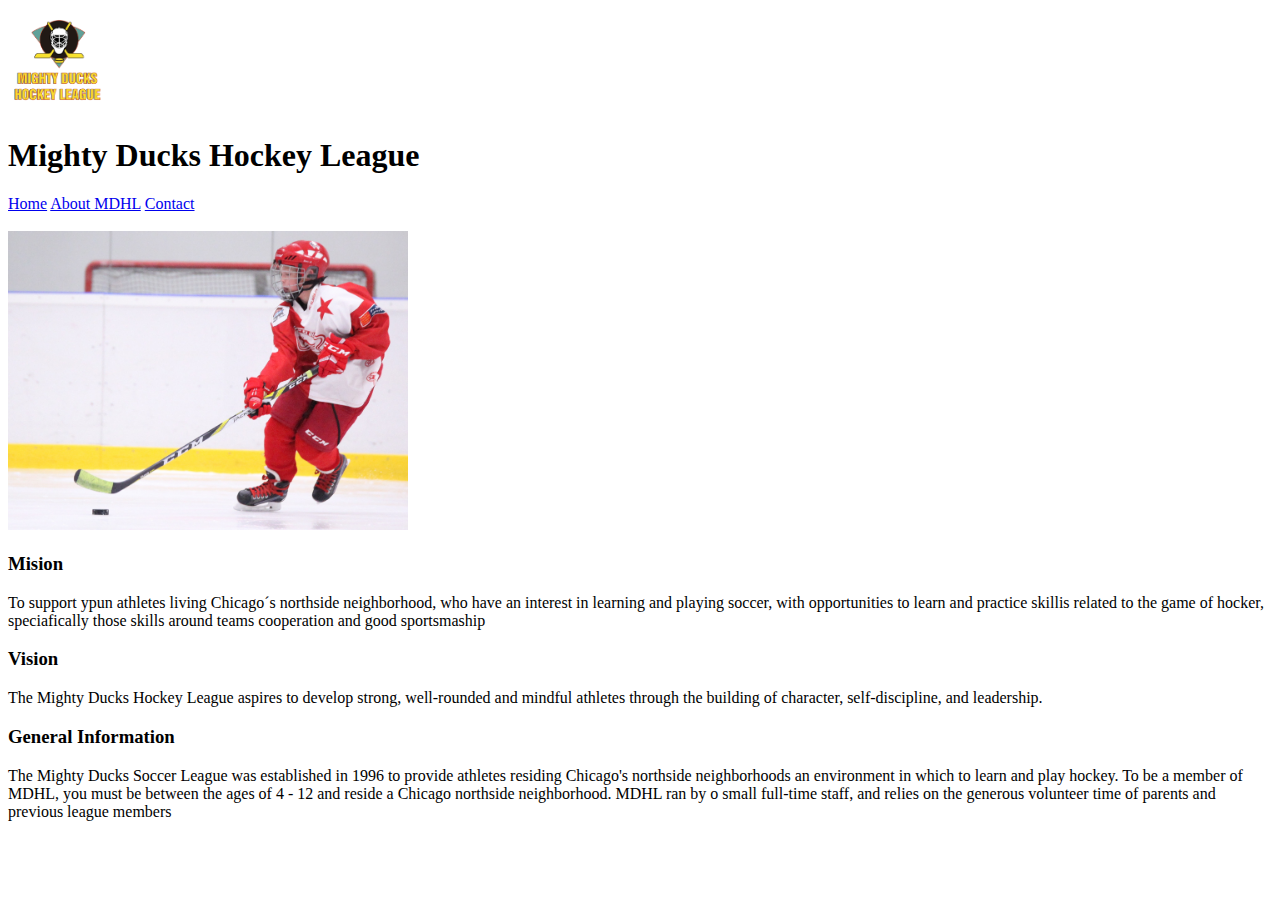
==== about.html @ 03d9d814 "Version Final" ====
<!DOCTYPE html>
<html lang="en">
<head>
    <meta charset="UTF-8">
    <meta name="viewport" content="width=device-width, initial-scale=1.0">
    <title>Acerca de</title>
</head>
<body>
    <header>
        <nav>
            <div>
                <img src="./email and files task1/Logo Mighty ducks-01.png" alt="logo MDHL" width="100px">
                <h1>Mighty Ducks Hockey League</h1>
            </div>
            <div>
                <nav>
                    <a href="./Index.html">Home</a>
                    <a href="./about.html">About MDHL</a>
                    <a href="./contact.html">Contact</a>
                </nav>
            </div> <br>
        </nav>
    </header>
    <main>
        <section>
            <div>
                <img src="./email and files task1/hockey  2.jpg" alt="jugador de hockey" width="400px">
            </div>
            <div>
                <h3>Mision</h3>
                <p>
                    To support ypun athletes living Chicago´s northside neighborhood, who have an interest in learning and playing
                    soccer, with opportunities to learn and practice skillis related to the game of hocker, speciafically those skills
                    around teams cooperation and good sportsmaship
                </p>
            </div>
            <div>
                <h3>Vision</h3>
                <p>
                    The Mighty Ducks Hockey League aspires to develop strong, well-rounded and mindful athletes 
                    through the building of character, self-discipline, and leadership.
                </p>
            </div>
            <div>
                <h3>General Information</h3>
                <p>The Mighty Ducks Soccer League was established in 1996 to provide athletes residing 
                    Chicago's northside neighborhoods an environment in which to learn and play hockey. To be a 
                    member of MDHL, you must be between the ages of 4 - 12 and reside a Chicago northside 
                    neighborhood. MDHL ran by o small full-time staff, and relies on the generous volunteer time of 
                    parents and previous league members</p>
            </div>
        </section>
    </main>
</body>
</html>
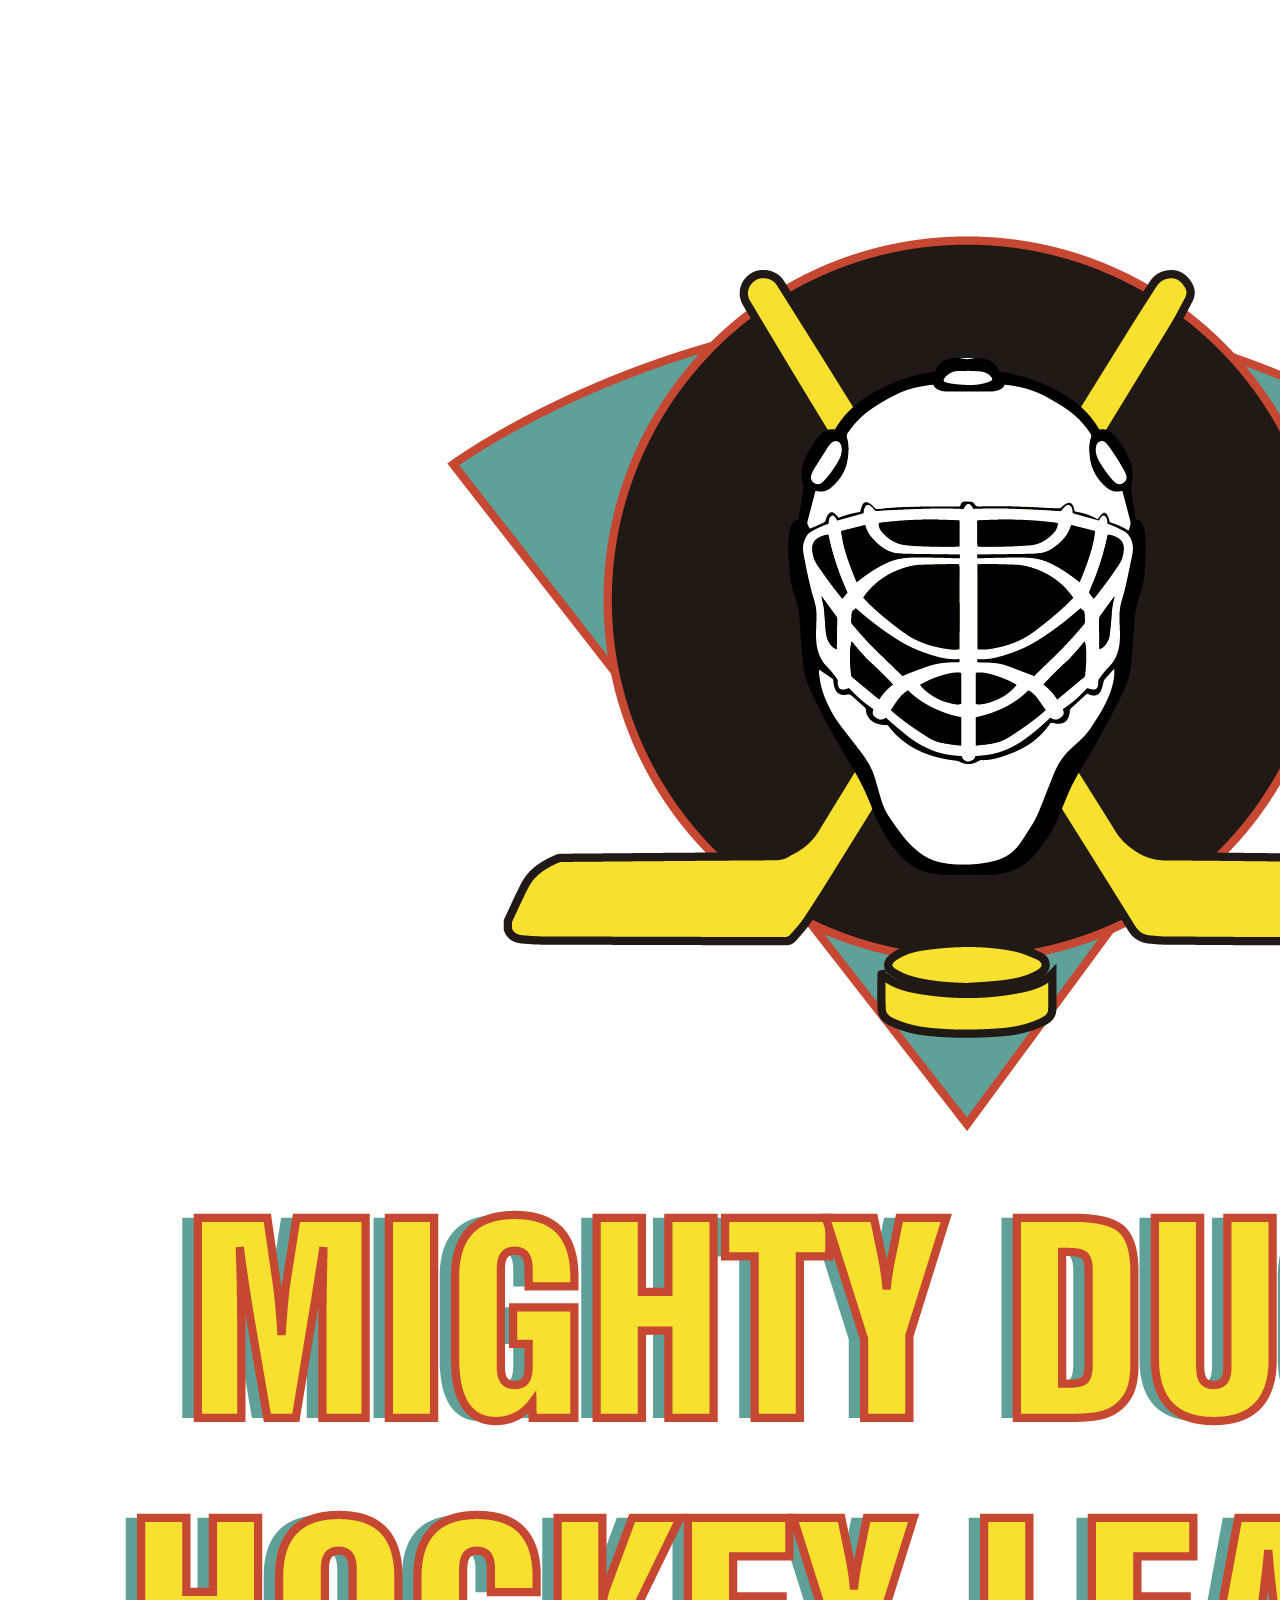
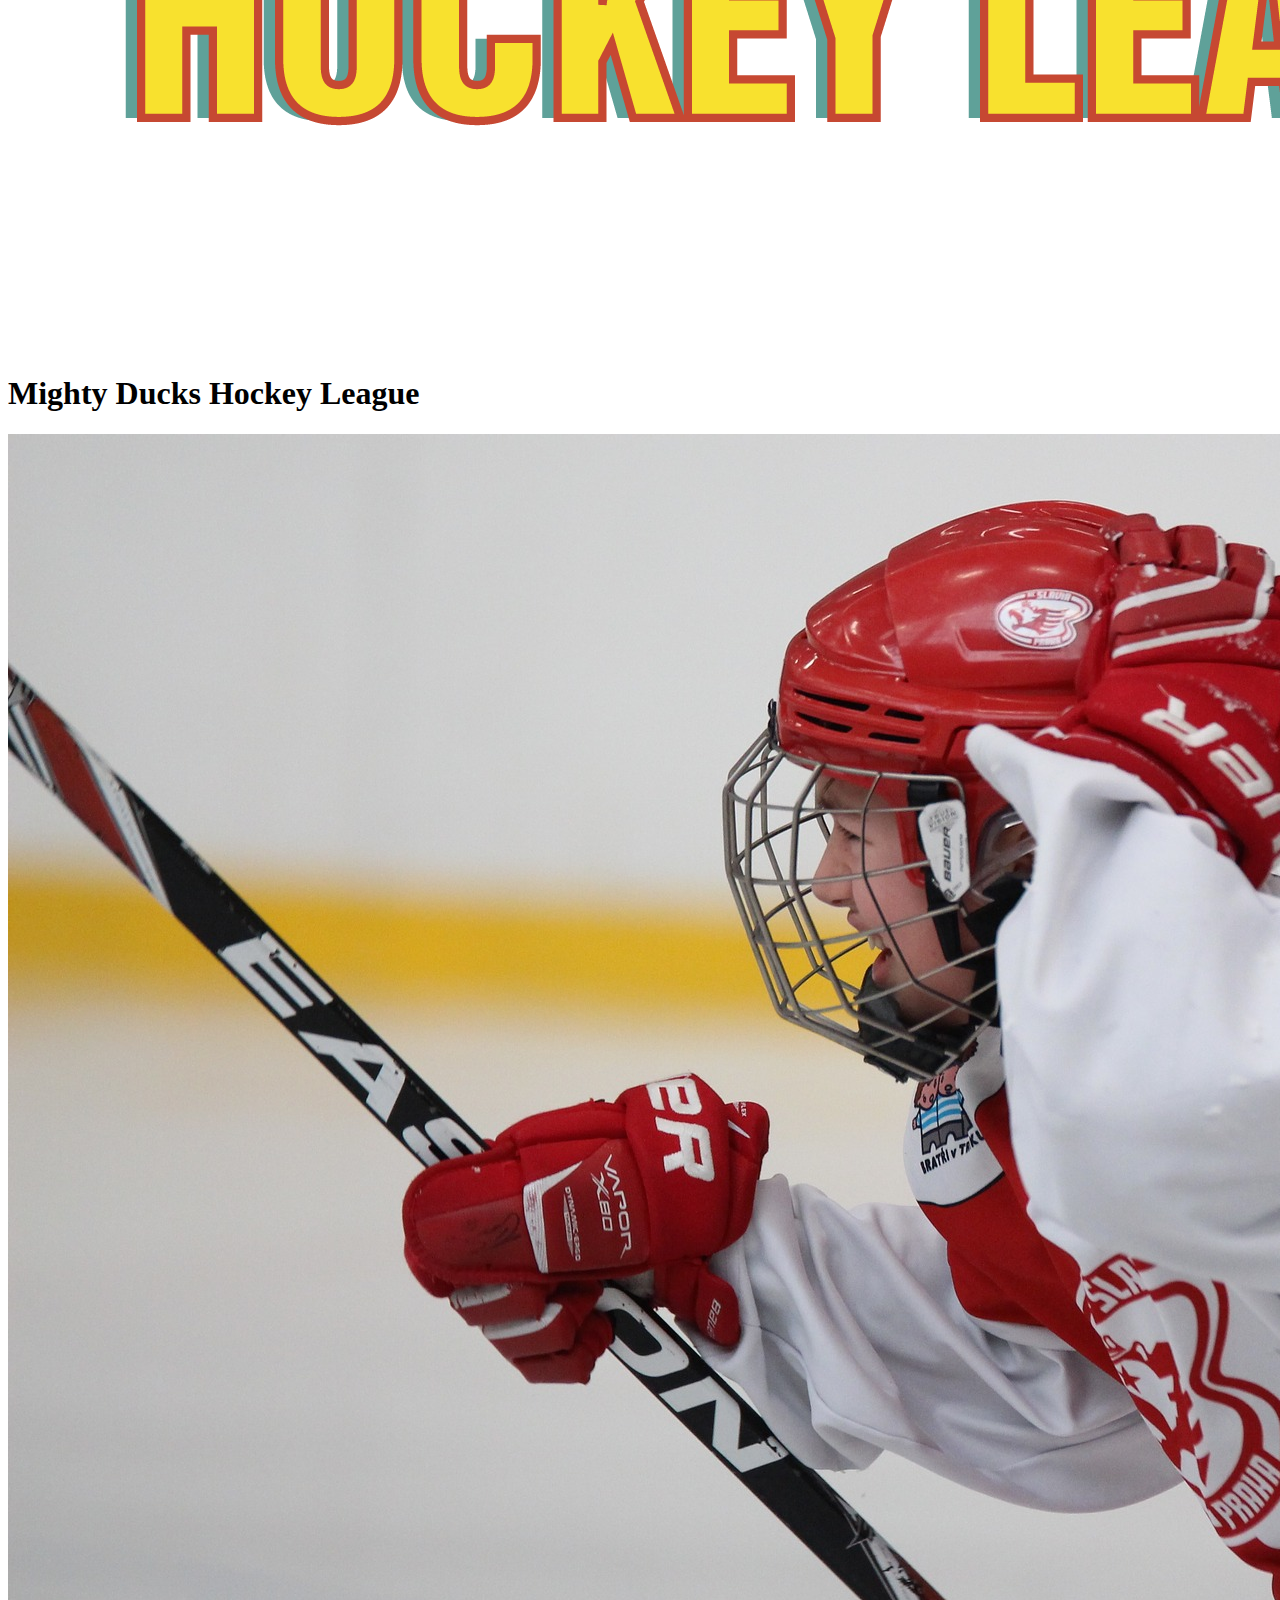
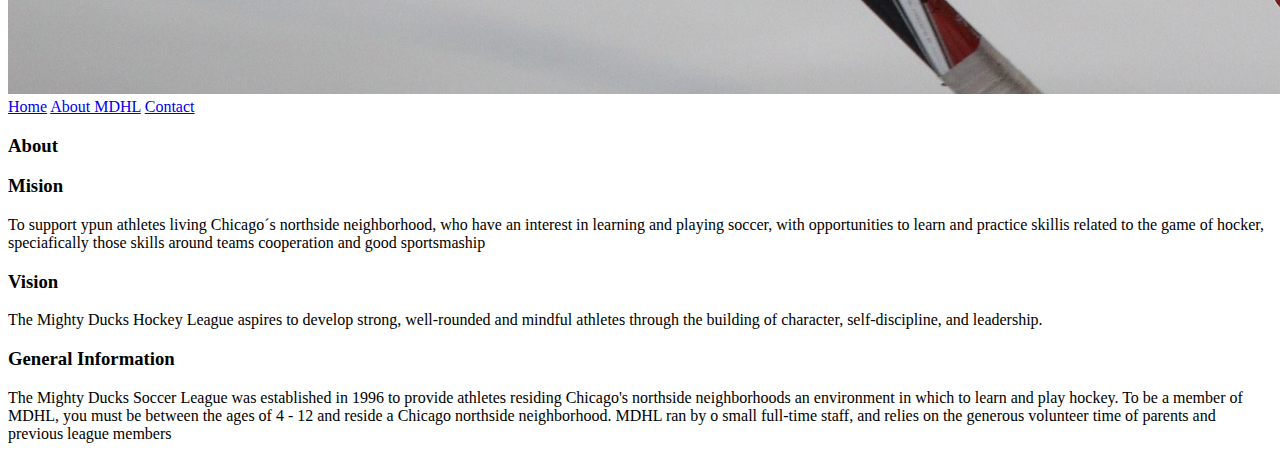
==== commit cfbe5637: "Client style finished" ====
--- a/about.html
+++ b/about.html
@@ -3,51 +3,50 @@
 <head>
     <meta charset="UTF-8">
     <meta name="viewport" content="width=device-width, initial-scale=1.0">
-    <title>Acerca de</title>
+    <title>About</title>
+    <!-- <link rel="stylesheet" href="./styles/mdhl.css"> -->
+    <link rel="shortcut icon" href="./img/logo.png" type="image/x-icon">
 </head>
 <body>
-    <header>
+    <header class="header">
+        <img class="logo" src="./img/logo.png" alt="logo MDHL">
+        <h1>Mighty Ducks Hockey League</h1>
+        <div class="div-img">
+            <img class="image1" src="./img/img1.jpg" alt="Hockey played">
+        </div>
         <nav>
-            <div>
-                <img src="./email and files task1/Logo Mighty ducks-01.png" alt="logo MDHL" width="100px">
-                <h1>Mighty Ducks Hockey League</h1>
-            </div>
-            <div>
-                <nav>
-                    <a href="./Index.html">Home</a>
-                    <a href="./about.html">About MDHL</a>
-                    <a href="./contact.html">Contact</a>
-                </nav>
-            </div> <br>
+            <a class="button" href="./index.html">Home</a>
+            <a class="selected button"  href="#">About MDHL</a>
+            <a class="button" href="./contact.html">Contact</a>
         </nav>
-    </header>
+</header>
     <main>
         <section>
-            <div>
-                <img src="./email and files task1/hockey  2.jpg" alt="jugador de hockey" width="400px">
-            </div>
-            <div>
-                <h3>Mision</h3>
-                <p>
-                    To support ypun athletes living Chicago´s northside neighborhood, who have an interest in learning and playing
-                    soccer, with opportunities to learn and practice skillis related to the game of hocker, speciafically those skills
-                    around teams cooperation and good sportsmaship
-                </p>
-            </div>
-            <div>
-                <h3>Vision</h3>
-                <p>
-                    The Mighty Ducks Hockey League aspires to develop strong, well-rounded and mindful athletes 
-                    through the building of character, self-discipline, and leadership.
-                </p>
-            </div>
-            <div>
-                <h3>General Information</h3>
-                <p>The Mighty Ducks Soccer League was established in 1996 to provide athletes residing 
-                    Chicago's northside neighborhoods an environment in which to learn and play hockey. To be a 
-                    member of MDHL, you must be between the ages of 4 - 12 and reside a Chicago northside 
-                    neighborhood. MDHL ran by o small full-time staff, and relies on the generous volunteer time of 
-                    parents and previous league members</p>
+            <h3 class="titleSecond">About</h3>
+            <div class="data">
+                <article>
+                    <h3>Mision</h3>
+                    <p>
+                        To support ypun athletes living Chicago´s northside neighborhood, who have an interest in learning and playing
+                        soccer, with opportunities to learn and practice skillis related to the game of hocker, speciafically those skills
+                        around teams cooperation and good sportsmaship
+                    </p>
+                </article>
+                <article>
+                    <h3>Vision</h3>
+                    <p>
+                        The Mighty Ducks Hockey League aspires to develop strong, well-rounded and mindful athletes 
+                        through the building of character, self-discipline, and leadership.
+                    </p>
+                </article>
+                <article>
+                    <h3>General Information</h3>
+                    <p>The Mighty Ducks Soccer League was established in 1996 to provide athletes residing 
+                        Chicago's northside neighborhoods an environment in which to learn and play hockey. To be a 
+                        member of MDHL, you must be between the ages of 4 - 12 and reside a Chicago northside 
+                        neighborhood. MDHL ran by o small full-time staff, and relies on the generous volunteer time of 
+                        parents and previous league members</p>
+                </article>
             </div>
         </section>
     </main>
--- a/styles/mdhl.css
+++ b/styles/mdhl.css
@@ -0,0 +1,79 @@
+*{
+    margin: 0;
+    padding: 0;
+    box-sizing: border-box;
+}
+body{
+    overflow-x: hidden;
+}
+.header > h1 {
+    display: inline-block;
+    position: relative;
+    z-index: 1;
+    color: black;
+    top: -110px;
+}
+.titleSecond{
+    color: white;
+    display: block;
+    position: relative;
+    top: -80px;
+    background-color: black;
+    text-align: center;
+    height: 50px;
+    padding-top: 13px;
+}
+.button{
+    position: relative;
+    top: 35%;
+    text-decoration: none;
+    color: white;
+    padding: 10px 20px;
+    background-color: blue;
+    border: black solid 2px;
+    box-shadow: 3px 3px 2px rgba(0, 0, 0, 0.493);
+}
+.selected{
+    background-color: green;
+}
+.logo{
+    position: relative;
+    z-index: 1;
+    top: 660px;
+    left: 10%;
+    width: 150px;
+}
+.image1{
+    width: 100%;
+    height: 400px;
+    margin-top: -100px;
+}
+
+.text, .data{
+    position: relative;
+    top: 60px;
+    left: 35%;
+}
+nav{
+    z-index: 1;
+    display: inline-block;
+    position: relative;
+    left: 70%;
+    bottom: 435px;
+    height: 70px;
+}
+.data{
+    width: 60%;
+}
+.contact{
+    position: relative;
+    top: 120px;
+}
+
+
+
+
+    
+
+
+
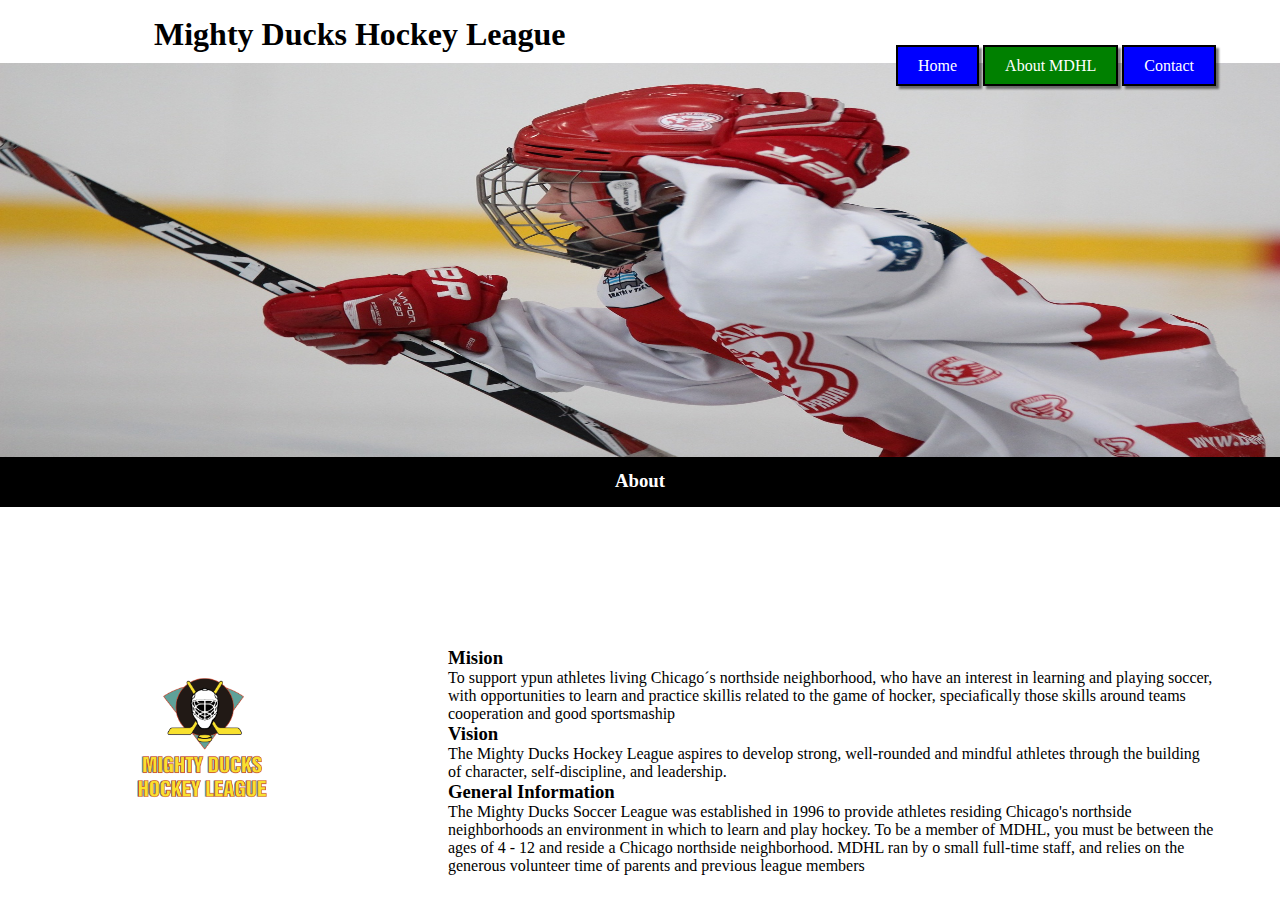
==== commit a2836d92: "Estilos resto de paginas" ====
--- a/about.html
+++ b/about.html
@@ -4,7 +4,7 @@
     <meta charset="UTF-8">
     <meta name="viewport" content="width=device-width, initial-scale=1.0">
     <title>About</title>
-    <!-- <link rel="stylesheet" href="./styles/mdhl.css"> -->
+    <link rel="stylesheet" href="./styles/mdhl.css">
     <link rel="shortcut icon" href="./img/logo.png" type="image/x-icon">
 </head>
 <body>
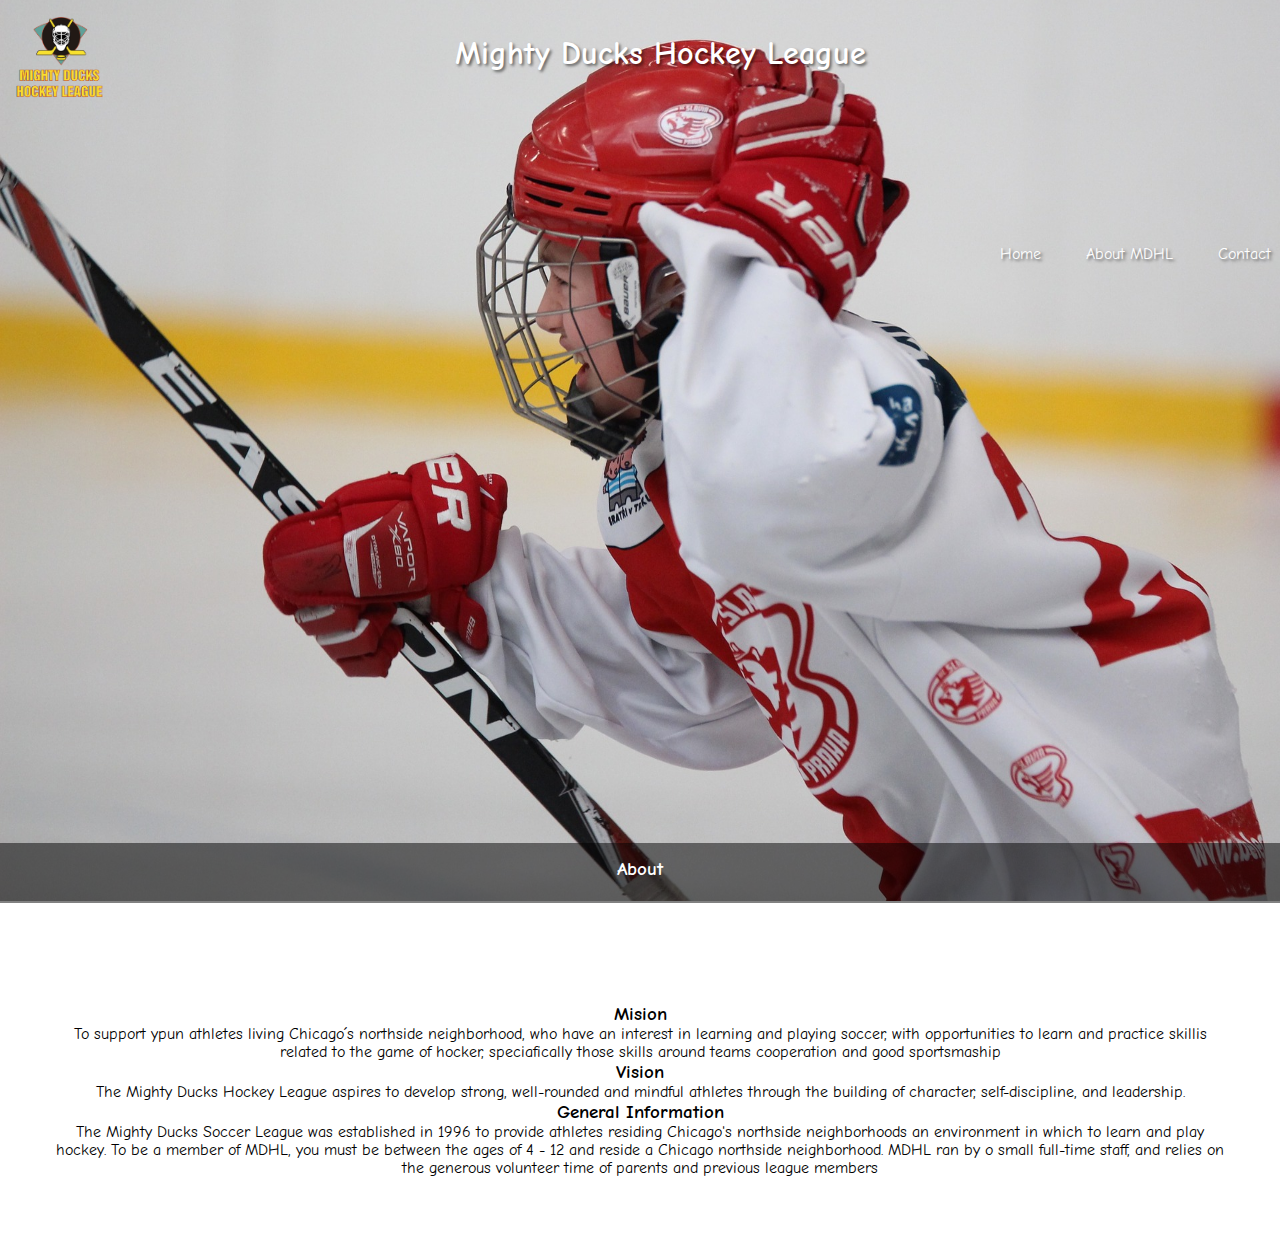
==== commit 54aa1e47: "Version Con 2 diseños (Personal y de cliente)" ====
--- a/about.html
+++ b/about.html
@@ -4,8 +4,14 @@
     <meta charset="UTF-8">
     <meta name="viewport" content="width=device-width, initial-scale=1.0">
     <title>About</title>
-    <link rel="stylesheet" href="./styles/mdhl.css">
+    <link rel="preconnect" href="https://fonts.googleapis.com/">
+    <link rel="preconnect" href="https://fonts.gstatic.com/" crossorigin>
+    <link href="https://fonts.googleapis.com/css2?family=Comic+Neue:ital,wght@0,400;0,700;1,400;1,700&display=swap" rel="stylesheet">
     <link rel="shortcut icon" href="./img/logo.png" type="image/x-icon">
+    <!-- client desing -->
+    <!-- <link rel="stylesheet" href="./styles/mdhl.css"> -->
+    <!-- My desing -->
+    <link rel="stylesheet" href="./styles/mdhl_2.css">
 </head>
 <body>
     <header class="header">
--- a/styles/mdhl.css
+++ b/styles/mdhl.css
@@ -7,14 +7,18 @@
     overflow-x: hidden;
 }
 .header > h1 {
-    display: inline-block;
+    display: inline;
     position: relative;
     z-index: 1;
-    color: black;
-    top: -110px;
+    color: rgb(0, 0, 0);
+    text-align: center;
+    bottom: 110px;
+    text-shadow: 2px 2px 3px rgba(0, 0, 0, 0.534);
+
 }
+ 
 .titleSecond{
-    color: white;
+    color: rgb(255, 255, 255);
     display: block;
     position: relative;
     top: -80px;
--- a/styles/mdhl_2.css
+++ b/styles/mdhl_2.css
@@ -0,0 +1,78 @@
+*{
+    margin: 0;
+    padding: 0;
+    box-sizing: border-box;
+    font-family: 'Comic Neue', cursive;
+}
+body{
+    overflow-x: hidden;
+}
+.header > h1 {
+    display: inline;
+    position: relative;
+    z-index: 1;
+    color: rgb(255, 255, 255);
+    text-align: center;
+    bottom: 40px;
+    left: 350px;
+    text-shadow: 2px 2px 3px rgba(0, 0, 0, 0.534);
+
+}
+nav{
+    z-index: 1;
+    display: inline;
+    position: relative;
+    left: 75%;
+    bottom: 660px;
+    height: 70px; 
+    padding: 10px 20px;
+}
+.image1{
+    width: 100%;
+    height: 101vh;
+    margin-top: -120px;
+}
+.logo{
+    position: relative;
+    z-index: 1;
+    width: 100px;
+    left: 10px;
+    top: 5px;
+}
+.button{
+    position: relative;
+    top: 35%;
+    text-decoration: none;
+    color: white;
+    padding: 20px;
+    height: 30px;
+}
+.button:hover{
+    color: white;
+    background-color: rgba(0, 0, 0, 0.514);
+    font-style: italic;
+    border-radius: 50px;
+}
+a{
+    text-shadow: 2px 2px 3px rgba(0, 0, 0, 0.534);
+}
+.text, .data{
+    position: relative;
+    text-align: center;
+    bottom: 30px;
+    padding: 50px;
+}
+.titleSecond{
+    color: rgb(255, 255, 255);
+    display: block;
+    position: relative;
+    top: -80px;
+    background-color: rgba(0, 0, 0, 0.493);
+    text-align: center;
+    height: 60px;
+    padding-top: 15px;
+}
+.mail:hover{
+    color: red;
+    font-style: italic;
+}
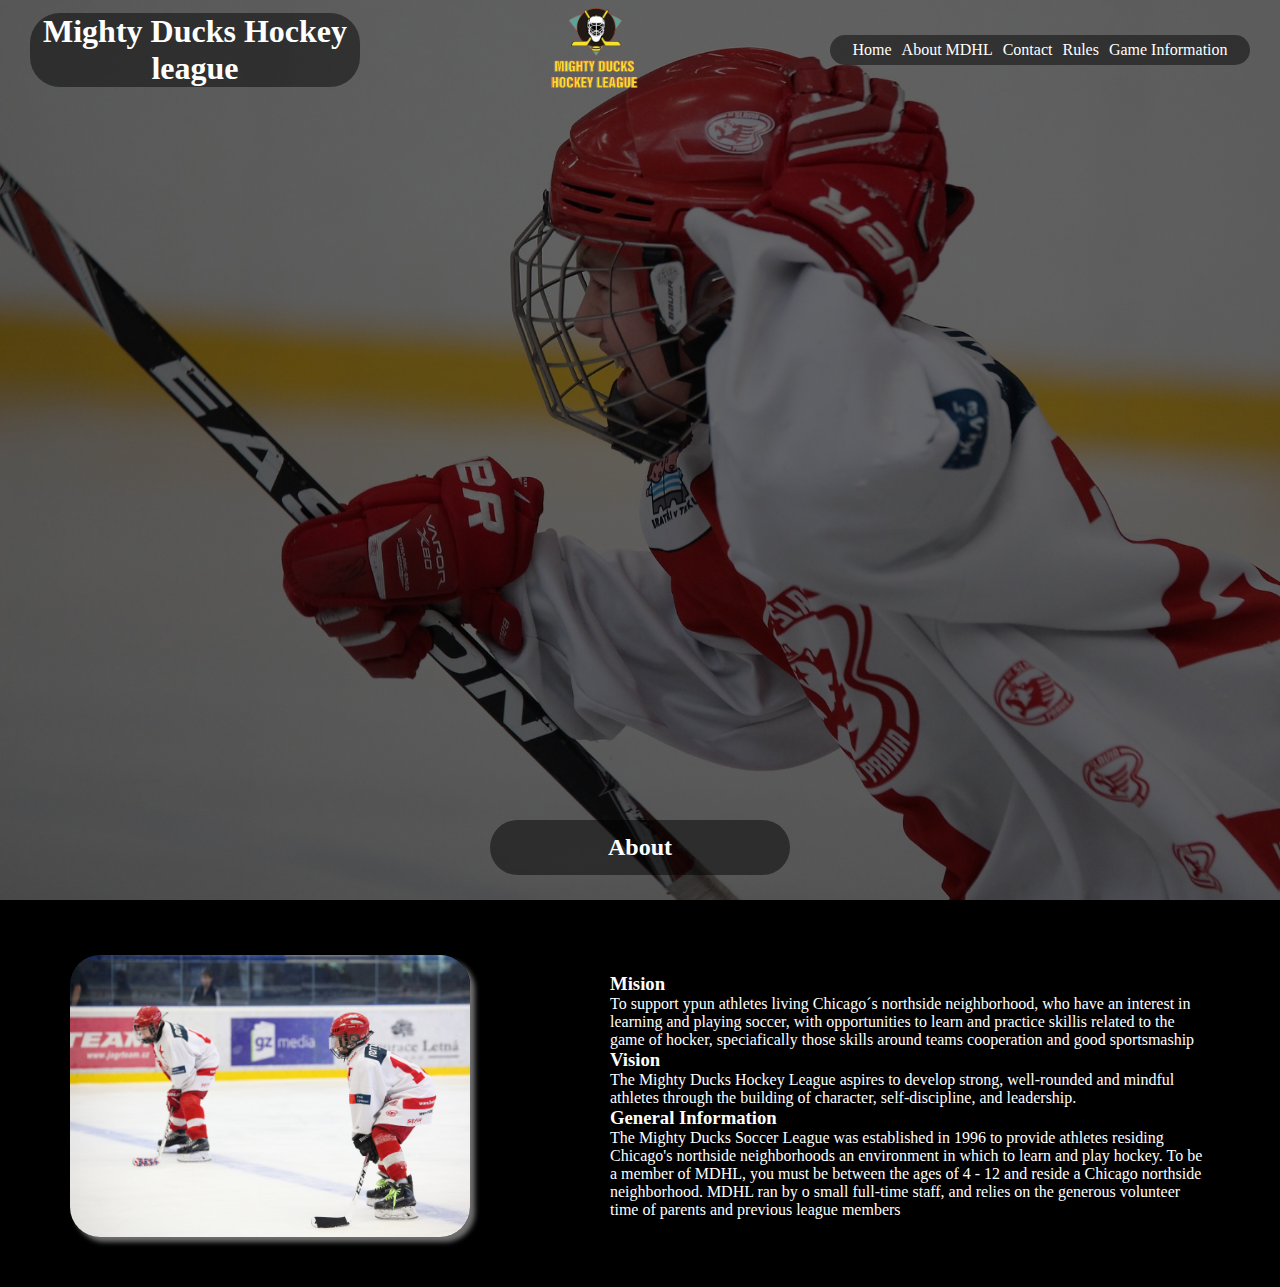
==== commit cc54d857: "agregue lista y tablas" ====
--- a/about.html
+++ b/about.html
@@ -1,60 +1,71 @@
 <!DOCTYPE html>
 <html lang="en">
-<head>
-    <meta charset="UTF-8">
-    <meta name="viewport" content="width=device-width, initial-scale=1.0">
+  <head>
+    <meta charset="UTF-8" />
+    <meta name="viewport" content="width=device-width, initial-scale=1.0" />
     <title>About</title>
-    <link rel="preconnect" href="https://fonts.googleapis.com/">
-    <link rel="preconnect" href="https://fonts.gstatic.com/" crossorigin>
-    <link href="https://fonts.googleapis.com/css2?family=Comic+Neue:ital,wght@0,400;0,700;1,400;1,700&display=swap" rel="stylesheet">
-    <link rel="shortcut icon" href="./img/logo.png" type="image/x-icon">
+    <link rel="preconnect" href="https://fonts.googleapis.com/" />
+    <link rel="preconnect" href="https://fonts.gstatic.com/" crossorigin />
+    <link
+      href="https://fonts.googleapis.com/css2?family=Comic+Neue:ital,wght@0,400;0,700;1,400;1,700&display=swap"
+      rel="stylesheet"
+    />
+    <link rel="shortcut icon" href="./img/logo.png" type="image/x-icon" />
     <!-- client desing -->
-    <!-- <link rel="stylesheet" href="./styles/mdhl.css"> -->
-    <!-- My desing -->
-    <link rel="stylesheet" href="./styles/mdhl_2.css">
-</head>
-<body>
-    <header class="header">
-        <img class="logo" src="./img/logo.png" alt="logo MDHL">
-        <h1>Mighty Ducks Hockey League</h1>
-        <div class="div-img">
-            <img class="image1" src="./img/img1.jpg" alt="Hockey played">
+    <link rel="stylesheet" href="./styles/mdhl.css" />
+  </head>
+  <body>
+    <header>
+        <section class="navbar">
+          <h1>Mighty Ducks Hockey league</h1>
+          <a href="./index.html">
+            <img class="logo" src="./img/logo.png" alt="logo MDHL" />
+          </a>
+          <nav>
+            <a class="button" href="./index.html">Home</a>
+            <a class="button" href="#">About MDHL</a>
+            <a class="button" href="./contact.html">Contact</a>
+            <a class="button" href="./rules.html">Rules</a>
+            <a class="button" href="./gameinfo.html">Game Information</a>
+          </nav>
+        </section>
+      </header>
+    <main>
+      <h2 class="titleSecond">About</h2>
+      <div class="text">
+        <img class="img2" src="./img/img3.jpg" alt="player hockey">
+        <div class="data">
+          <article>
+            <h3>Mision</h3>
+            <p>
+              To support ypun athletes living Chicago´s northside neighborhood,
+              who have an interest in learning and playing soccer, with
+              opportunities to learn and practice skillis related to the game of
+              hocker, speciafically those skills around teams cooperation and
+              good sportsmaship
+            </p>
+          </article>
+          <article>
+            <h3>Vision</h3>
+            <p>
+              The Mighty Ducks Hockey League aspires to develop strong,
+              well-rounded and mindful athletes through the building of
+              character, self-discipline, and leadership.
+            </p>
+          </article>
+          <article>
+            <h3>General Information</h3>
+            <p>
+              The Mighty Ducks Soccer League was established in 1996 to provide
+              athletes residing Chicago's northside neighborhoods an environment
+              in which to learn and play hockey. To be a member of MDHL, you
+              must be between the ages of 4 - 12 and reside a Chicago northside
+              neighborhood. MDHL ran by o small full-time staff, and relies on
+              the generous volunteer time of parents and previous league members
+            </p>
+          </article>
         </div>
-        <nav>
-            <a class="button" href="./index.html">Home</a>
-            <a class="selected button"  href="#">About MDHL</a>
-            <a class="button" href="./contact.html">Contact</a>
-        </nav>
-</header>
-    <main>
-        <section>
-            <h3 class="titleSecond">About</h3>
-            <div class="data">
-                <article>
-                    <h3>Mision</h3>
-                    <p>
-                        To support ypun athletes living Chicago´s northside neighborhood, who have an interest in learning and playing
-                        soccer, with opportunities to learn and practice skillis related to the game of hocker, speciafically those skills
-                        around teams cooperation and good sportsmaship
-                    </p>
-                </article>
-                <article>
-                    <h3>Vision</h3>
-                    <p>
-                        The Mighty Ducks Hockey League aspires to develop strong, well-rounded and mindful athletes 
-                        through the building of character, self-discipline, and leadership.
-                    </p>
-                </article>
-                <article>
-                    <h3>General Information</h3>
-                    <p>The Mighty Ducks Soccer League was established in 1996 to provide athletes residing 
-                        Chicago's northside neighborhoods an environment in which to learn and play hockey. To be a 
-                        member of MDHL, you must be between the ages of 4 - 12 and reside a Chicago northside 
-                        neighborhood. MDHL ran by o small full-time staff, and relies on the generous volunteer time of 
-                        parents and previous league members</p>
-                </article>
-            </div>
-        </section>
+      </div>
     </main>
-</body>
-</html>+  </body>
+</html>
--- a/styles/mdhl.css
+++ b/styles/mdhl.css
@@ -4,80 +4,188 @@
     box-sizing: border-box;
 }
 body{
-    overflow-x: hidden;
+    background-color: black;
 }
-.header > h1 {
-    display: inline;
-    position: relative;
-    z-index: 1;
-    color: rgb(0, 0, 0);
+.logo{
+    width: 100px;
+}
+header{
+    height: 100vh;
+    background-image: 
+    linear-gradient( rgb(0, 0, 0, 0.548), rgba(0, 0, 0, 0.548) ),
+    url(../img/img1.jpg);
+    background-size: cover;
+    padding-top: 20px;
+}
+h1{
     text-align: center;
-    bottom: 110px;
-    text-shadow: 2px 2px 3px rgba(0, 0, 0, 0.534);
-
+    width: 330px;
+    background-color: rgba(0, 0, 0, 0.473);
+    border-radius: 30px;
+    color: white;
 }
- 
-.titleSecond{
-    color: rgb(255, 255, 255);
-    display: block;
-    position: relative;
-    top: -80px;
-    background-color: black;
-    text-align: center;
-    height: 50px;
-    padding-top: 13px;
+.navbar{
+    display: flex;
+    padding: 30px; 
+    align-items: center;
+}
+.nav{
+    display: flex;
+    flex-direction: row;
+}
+nav{
+    display: flex;
+    align-items: center;
+    justify-content: center;
+    gap: 10px;
+    background-color: rgba(0, 0, 0, 0.473);
+    border-radius: 30px;
+    width: 420px;
+    height: 30px;
 }
 .button{
-    position: relative;
-    top: 35%;
     text-decoration: none;
     color: white;
-    padding: 10px 20px;
-    background-color: blue;
-    border: black solid 2px;
-    box-shadow: 3px 3px 2px rgba(0, 0, 0, 0.493);
 }
-.selected{
-    background-color: green;
+section{
+    display: flex;
+    flex-direction: row;
+    justify-content: space-between;
+    width: 100%;
+    height: 35px;
 }
-.logo{
+main{
+    display: flex;
+    flex-direction: column;
+    align-items: center;
+    width: 100%;
+}
+.text{
+    width: 100%;
+    display: flex;
+    align-items: center;
+    justify-content: space-around;
+    padding-bottom: 50px;
+}
+.titleSecond{
+    display: inline-block;
     position: relative;
-    z-index: 1;
-    top: 660px;
-    left: 10%;
-    width: 150px;
+    bottom: 80px;
+    background-color: rgba(0, 0, 0, 0.473);
+    border-radius: 30px;
+    color: white;
+    width: 300px;
+    text-align: center;
+    padding: 14px;
 }
-.image1{
-    width: 100%;
-    height: 400px;
-    margin-top: -100px;
+.data{
+    display: flex;
+    flex-direction: column;
+    width: 600px;
+}
+.link{
+    color: rgb(255, 255, 255);
+    border-radius: 5px;
+    width: 160px;
+    text-align: center;
+    display: inline-block;
+}
+.link:hover{
+    color: rgb(53, 53, 250);
+    font-style: italic;
+    font-size: 18px;
+}
+.button:hover{
+    font-weight: bold;
+}
+.title{
+    display: flex;
+    flex-direction: column;
+    align-items: center;
+    padding-bottom: 70px;
+}
+.rules{
+    display: flex;
+    flex-direction: column;
+    align-items: center;
+    gap: 20px;
+    width: 80%;
+}
+.coach{
+    display: inline-block;
+    position: relative;
+    left: 50px;
+    padding-bottom: 50px;
+}
+.letter{
+    list-style-type: lower-alpha;
+    padding-left: 20px;
+    padding-top: 20px;
+    padding-bottom: 50px;
+}
+.regulations{
+    display: flex;
+    flex-direction: column;
+    gap: 20px;
+}
+span{
+    font-weight: bold;
+}
+.sportsmanship{
+    display: flex;
+    flex-direction: column;
+    gap: 20px;
+    font-size: 20px;
+}
+.img2{
+    width: 400px;
+    border-radius: 30px;
+    box-shadow: 5px 5px 5px rgba(255, 255, 255, 0.438);
+}
+main{
+    background-color: rgba(0, 0, 0);
+    color: white;
+}
+.imgrules{
+    display: flex;
+    padding: 50px;
+    gap: 50px;
+    align-content: center;
+}
+.tiltetable{
+    display: inline-block;
+    position: relative;
+    text-align: center;
+}
+.tables{
+    display: flex;
+    flex-direction: column;
+    padding-left: 5%;
+}
+.linkall{
+    font-style: italic;
+    color: white;
+}
+.table{
+    display: column;
+}
+.mightytable{
+    display: flex;
+    justify-content: center;
+}
+th, td{
+    border: 2px solid white;
+}
+th{
+    background-color: rgb(131, 129, 129);
+}
+td{
+    background-color: white;
+    color: black;
+}
+.negrita{
+    font-weight: bold;
+    padding-bottom: 50px;
 }
 
-.text, .data{
-    position: relative;
-    top: 60px;
-    left: 35%;
-}
-nav{
-    z-index: 1;
-    display: inline-block;
-    position: relative;
-    left: 70%;
-    bottom: 435px;
-    height: 70px;
-}
-.data{
-    width: 60%;
-}
-.contact{
-    position: relative;
-    top: 120px;
-}
-
-
-
-
-    
-
-
-
+  
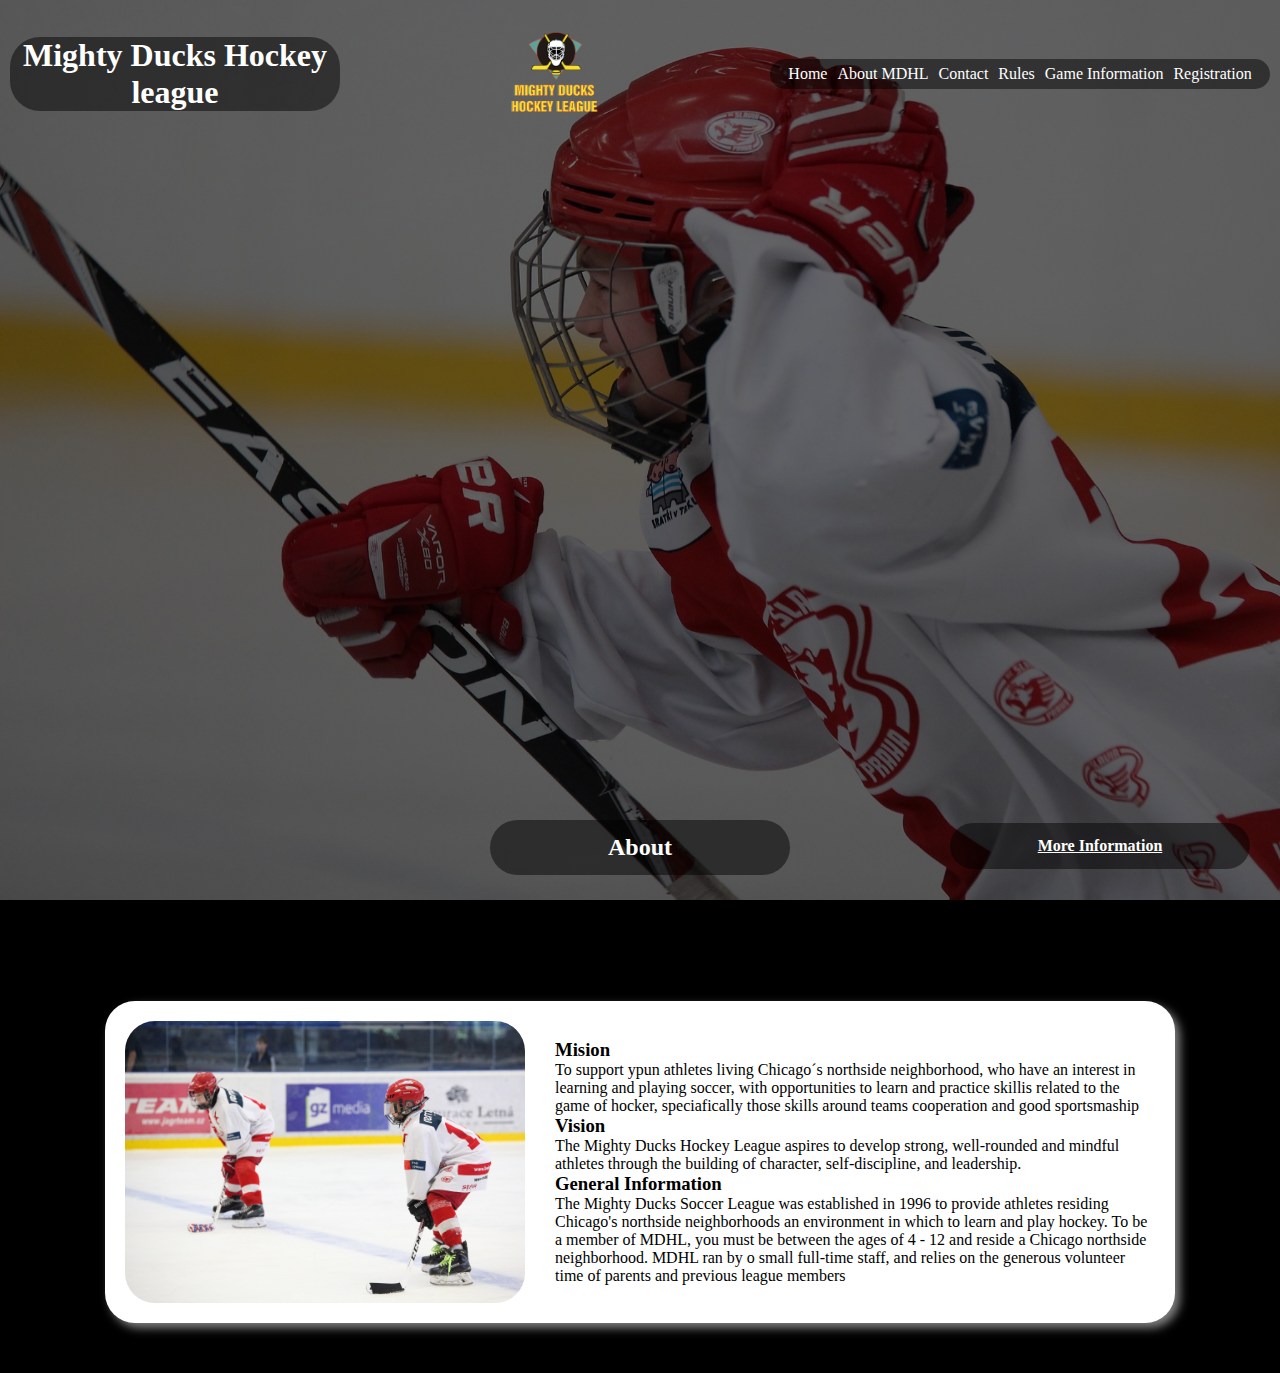
==== commit decb7bbe: "Se agrego los mapas a gameinfo y ademas se creo una pagina registration.html que contiene un formula" ====
--- a/about.html
+++ b/about.html
@@ -27,12 +27,14 @@
             <a class="button" href="./contact.html">Contact</a>
             <a class="button" href="./rules.html">Rules</a>
             <a class="button" href="./gameinfo.html">Game Information</a>
+            <a class="button" href="./registration.html">Registration</a>
           </nav>
         </section>
       </header>
     <main>
       <h2 class="titleSecond">About</h2>
-      <div class="text">
+      <a href="#ab"><h4 class="titlethird"> More Information</h4></a>
+      <div class="text" id="ab">
         <img class="img2" src="./img/img3.jpg" alt="player hockey">
         <div class="data">
           <article>
--- a/styles/mdhl.css
+++ b/styles/mdhl.css
@@ -22,16 +22,13 @@
     width: 330px;
     background-color: rgba(0, 0, 0, 0.473);
     border-radius: 30px;
-    color: white;
+    color: rgb(255, 255, 255);
 }
 .navbar{
     display: flex;
-    padding: 30px; 
-    align-items: center;
-}
-.nav{
-    display: flex;
-    flex-direction: row;
+    padding: 0px 10px; 
+    align-items: center;
+    justify-content: space-between;
 }
 nav{
     display: flex;
@@ -40,32 +37,30 @@
     gap: 10px;
     background-color: rgba(0, 0, 0, 0.473);
     border-radius: 30px;
-    width: 420px;
+    width: 500px;
     height: 30px;
 }
 .button{
     text-decoration: none;
     color: white;
 }
-section{
-    display: flex;
-    flex-direction: row;
-    justify-content: space-between;
+
+main{
+    display: flex;
+    flex-direction: column;
+    align-items: center;
     width: 100%;
-    height: 35px;
-}
-main{
-    display: flex;
-    flex-direction: column;
-    align-items: center;
-    width: 100%;
 }
 .text{
-    width: 100%;
     display: flex;
     align-items: center;
     justify-content: space-around;
-    padding-bottom: 50px;
+    background-color: white;
+    gap: 30px;
+    padding: 20px;
+    border-radius: 30px;
+    margin-bottom: 50px;
+    box-shadow: 5px 5px 10px rgba(255, 255, 255, 0.507);
 }
 .titleSecond{
     display: inline-block;
@@ -73,18 +68,31 @@
     bottom: 80px;
     background-color: rgba(0, 0, 0, 0.473);
     border-radius: 30px;
-    color: white;
+    color: rgb(255, 255, 255);
     width: 300px;
     text-align: center;
     padding: 14px;
 }
+.titlethird{
+    display: inline-block;
+    position: relative;
+    bottom: 132px;
+    background-color: rgba(0, 0, 0, 0.473);
+    border-radius: 30px;
+    color: rgb(255, 255, 255);
+    width: 300px;
+    left: 460px;
+    text-align: center;
+    padding: 14px;
+    text-decoration: underline;
+}
 .data{
     display: flex;
     flex-direction: column;
     width: 600px;
 }
 .link{
-    color: rgb(255, 255, 255);
+    color: rgb(0, 0, 0);
     border-radius: 5px;
     width: 160px;
     text-align: center;
@@ -103,13 +111,13 @@
     flex-direction: column;
     align-items: center;
     padding-bottom: 70px;
+    color: white;
 }
 .rules{
     display: flex;
     flex-direction: column;
-    align-items: center;
+    justify-content: center;
     gap: 20px;
-    width: 80%;
 }
 .coach{
     display: inline-block;
@@ -123,28 +131,13 @@
     padding-top: 20px;
     padding-bottom: 50px;
 }
-.regulations{
-    display: flex;
-    flex-direction: column;
-    gap: 20px;
-}
 span{
     font-weight: bold;
-}
-.sportsmanship{
-    display: flex;
-    flex-direction: column;
-    gap: 20px;
-    font-size: 20px;
 }
 .img2{
     width: 400px;
     border-radius: 30px;
     box-shadow: 5px 5px 5px rgba(255, 255, 255, 0.438);
-}
-main{
-    background-color: rgba(0, 0, 0);
-    color: white;
 }
 .imgrules{
     display: flex;
@@ -152,40 +145,60 @@
     gap: 50px;
     align-content: center;
 }
-.tiltetable{
-    display: inline-block;
-    position: relative;
-    text-align: center;
-}
 .tables{
     display: flex;
     flex-direction: column;
-    padding-left: 5%;
-}
-.linkall{
-    font-style: italic;
-    color: white;
-}
-.table{
-    display: column;
-}
-.mightytable{
-    display: flex;
-    justify-content: center;
+    align-items: center;
+    gap: 20px;
+    gap: 30px;
+    padding: 20px;
+    border-radius: 30px;
+    margin-bottom: 50px;
+    box-shadow: 5px 5px 10px rgba(255, 255, 255, 0.507);
+    background-color: white;
+
+}
+table{
+    border-collapse: collapse;
 }
 th, td{
-    border: 2px solid white;
+    border: 2px solid rgb(0, 0, 0);
 }
 th{
     background-color: rgb(131, 129, 129);
 }
-td{
-    background-color: white;
-    color: black;
-}
 .negrita{
     font-weight: bold;
-    padding-bottom: 50px;
-}
-
-  
+}
+input{
+    border: none;
+    border-bottom: 1px solid black;
+}
+.streetaddress{
+    width: 449px;
+}
+form{
+    display: flex;
+    flex-direction: column;
+    gap: 20px;
+}
+.city, .birthdate, .grade{
+    display: flex;
+    justify-content: space-between;
+}
+.textcontainer{
+    width: 227px;
+}
+.closest{
+    display: flex;
+    flex-direction: row;
+    justify-content: space-evenly;
+}
+.parrafo{
+    width: 500px;
+}
+.titleregistration{
+    text-align: center;
+    font-size: 20px;
+    font-weight: bold;
+}
